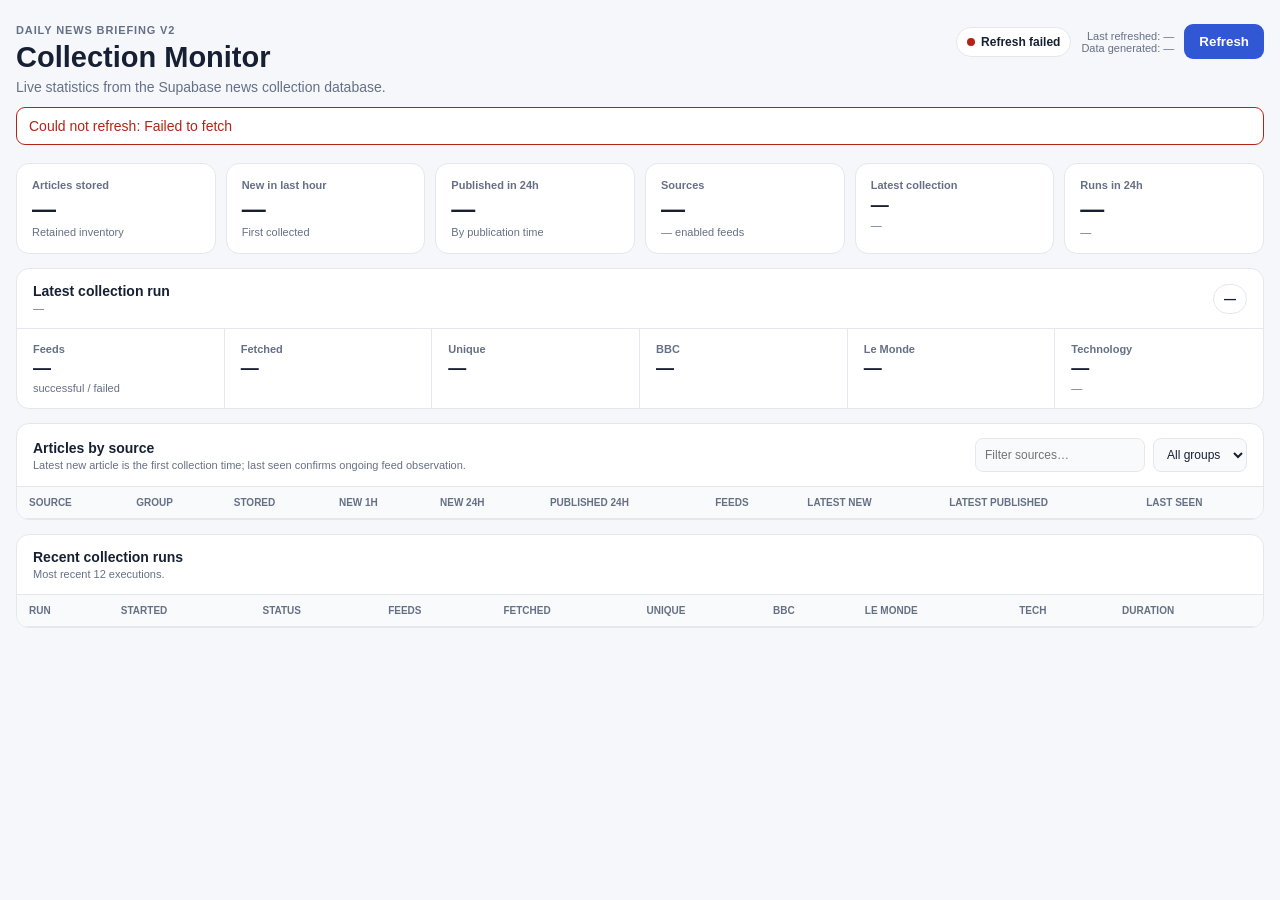
==== index.html @ f8ba6536 "Add Daily News collection dashboard" ====
<!doctype html><html lang="en"><head><meta charset="utf-8"><meta name="viewport" content="width=device-width,initial-scale=1"><meta name="color-scheme" content="light dark"><title>Daily News Collection Monitor</title><style>:root{--bg:#f5f7fb;--p:#fff;--p2:#f8fafc;--t:#172033;--m:#667085;--l:#e4e7ec;--a:#3157d5;--g:#168052;--w:#a15c00;--b:#b42318;color-scheme:light dark}@media(prefers-color-scheme:dark){:root{--bg:#0d1117;--p:#151b23;--p2:#10161e;--t:#edf2f7;--m:#98a2b3;--l:#2b3440;--a:#8ba4ff;--g:#58d49b;--w:#ffb757;--b:#ff7b72}}*{box-sizing:border-box}body{margin:0;background:var(--bg);color:var(--t);font:14px -apple-system,BlinkMacSystemFont,"Segoe UI",Roboto,Arial,sans-serif}.w{max-width:1400px;margin:auto;padding:24px 16px 50px}.top{display:flex;justify-content:space-between;gap:16px;align-items:flex-start}.ey{font-size:11px;letter-spacing:.08em;text-transform:uppercase;font-weight:750;color:var(--m)}h1{margin:5px 0;font-size:29px}.mut,.small{color:var(--m)}.actions{display:flex;gap:10px;align-items:center;flex-wrap:wrap;justify-content:flex-end}.pill{border:1px solid var(--l);background:var(--p);border-radius:999px;padding:7px 10px;font-size:12px;font-weight:700}.dot{display:inline-block;width:8px;height:8px;border-radius:50%;background:var(--m);margin-right:6px}.good{color:var(--g)}.warn{color:var(--w)}.bad{color:var(--b)}.dot.good{background:var(--g)}.dot.warn{background:var(--w)}.dot.bad{background:var(--b)}button{border:0;border-radius:9px;background:var(--a);color:#fff;font-weight:750;padding:10px 15px}.stamp{font-size:11px;color:var(--m);text-align:right}.cards{display:grid;grid-template-columns:repeat(6,1fr);gap:10px;margin-top:18px}.card,.sec{background:var(--p);border:1px solid var(--l);border-radius:13px}.card{padding:15px}.lab{font-size:11px;color:var(--m);font-weight:700}.val{font-size:24px;font-weight:780;margin-top:4px}.small{font-size:11px;margin-top:3px}.sec{margin-top:14px;overflow:hidden}.head{padding:14px 16px;border-bottom:1px solid var(--l);display:flex;justify-content:space-between;gap:10px;align-items:center}.ttl{font-weight:780}.run{display:grid;grid-template-columns:repeat(6,1fr)}.cell{padding:14px 16px;border-right:1px solid var(--l)}.cell:last-child{border-right:0}.rv{font-size:18px;font-weight:760;margin-top:3px}.tools{display:flex;gap:8px}.input,.select{border:1px solid var(--l);background:var(--p2);color:var(--t);border-radius:8px;padding:8px 9px;font:inherit;font-size:12px}.scroll{overflow:auto}table{width:100%;border-collapse:collapse;min-width:1000px}th,td{padding:10px 12px;border-bottom:1px solid var(--l);text-align:left;font-size:12px}th{font-size:10px;text-transform:uppercase;color:var(--m);background:var(--p2)}.src{font-weight:750}.badge{border:1px solid var(--l);border-radius:999px;padding:3px 6px;font-size:10px}.error{display:none;border:1px solid var(--b);color:var(--b);background:var(--p);padding:10px 12px;border-radius:9px;margin-top:12px}@media(max-width:1000px){.cards{grid-template-columns:repeat(3,1fr)}.run{grid-template-columns:repeat(3,1fr)}}@media(max-width:650px){.w{padding:18px 10px 40px}.top{display:block}.actions{margin-top:12px;justify-content:space-between}.stamp{text-align:left}.cards{grid-template-columns:repeat(2,1fr)}.run{grid-template-columns:repeat(2,1fr)}.head{align-items:flex-start;flex-direction:column}.tools{width:100%}.input{flex:1;min-width:0}}</style></head><body><div class="w"><div class="top"><div><div class="ey">Daily News Briefing v2</div><h1>Collection Monitor</h1><div class="mut">Live statistics from the Supabase news collection database.</div></div><div class="actions"><span class="pill"><span id="sd" class="dot"></span><span id="st">Loading…</span></span><div class="stamp"><div id="rt">Last refreshed: —</div><div id="dt">Data generated: —</div></div><button id="rb">Refresh</button></div></div><div id="err" class="error"></div><div class="cards"><div class="card"><div class="lab">Articles stored</div><div id="stored" class="val">—</div><div class="small">Retained inventory</div></div><div class="card"><div class="lab">New in last hour</div><div id="n1" class="val">—</div><div class="small">First collected</div></div><div class="card"><div class="lab">Published in 24h</div><div id="p24" class="val">—</div><div class="small">By publication time</div></div><div class="card"><div class="lab">Sources</div><div id="sc" class="val">—</div><div class="small"><span id="fc">—</span> enabled feeds</div></div><div class="card"><div class="lab">Latest collection</div><div id="lc" class="val" style="font-size:18px">—</div><div id="lct" class="small">—</div></div><div class="card"><div class="lab">Runs in 24h</div><div id="runs" class="val">—</div><div id="runsub" class="small">—</div></div></div><div class="sec"><div class="head"><div><div class="ttl">Latest collection run</div><div id="rw" class="small">—</div></div><span id="rs" class="pill">—</span></div><div class="run"><div class="cell"><div class="lab">Feeds</div><div id="rf" class="rv">—</div><div class="small">successful / failed</div></div><div class="cell"><div class="lab">Fetched</div><div id="rfe" class="rv">—</div></div><div class="cell"><div class="lab">Unique</div><div id="ru" class="rv">—</div></div><div class="cell"><div class="lab">BBC</div><div id="rbbc" class="rv">—</div></div><div class="cell"><div class="lab">Le Monde</div><div id="rlm" class="rv">—</div></div><div class="cell"><div class="lab">Technology</div><div id="rtech" class="rv">—</div><div id="rd" class="small">—</div></div></div></div><div class="sec"><div class="head"><div><div class="ttl">Articles by source</div><div class="small">Latest new article is the first collection time; last seen confirms ongoing feed observation.</div></div><div class="tools"><input id="q" class="input" type="search" placeholder="Filter sources…"><select id="grp" class="select"><option value="">All groups</option></select></div></div><div class="scroll"><table><thead><tr><th>Source</th><th>Group</th><th>Stored</th><th>New 1h</th><th>New 24h</th><th>Published 24h</th><th>Feeds</th><th>Latest new</th><th>Latest published</th><th>Last seen</th></tr></thead><tbody id="sr"></tbody></table></div></div><div class="sec"><div class="head"><div><div class="ttl">Recent collection runs</div><div class="small">Most recent 12 executions.</div></div></div><div class="scroll"><table><thead><tr><th>Run</th><th>Started</th><th>Status</th><th>Feeds</th><th>Fetched</th><th>Unique</th><th>BBC</th><th>Le Monde</th><th>Tech</th><th>Duration</th></tr></thead><tbody id="rr"></tbody></table></div></div></div><script>var API='https://rbwcmjtcmhnivkmoxpsj.supabase.co/functions/v1/news-stats-api',S=[],$=function(x){return document.getElementById(x)},nf=new Intl.NumberFormat('en-GB'),df=new Intl.DateTimeFormat('en-GB',{timeZone:'Europe/London',day:'2-digit',month:'short',year:'numeric',hour:'2-digit',minute:'2-digit',second:'2-digit',hour12:false,timeZoneName:'short'}),sf=new Intl.DateTimeFormat('en-GB',{timeZone:'Europe/London',day:'2-digit',month:'short',hour:'2-digit',minute:'2-digit',hour12:false});function fmt(v){return v?df.format(new Date(v)):'—'}function sh(v){return v?sf.format(new Date(v)):'—'}function ago(v){if(!v)return'—';var s=Math.max(0,(Date.now()-new Date(v))/1000);return s<60?Math.round(s)+' sec ago':s<3600?Math.round(s/60)+' min ago':s<86400?(s/3600).toFixed(s<7200?1:0)+' h ago':(s/86400).toFixed(1)+' d ago'}function dur(a,b){return a&&b?((new Date(b)-new Date(a))/1000).toFixed(1)+' sec':'—'}function fresh(v){if(!v)return['bad','No data'];var m=(Date.now()-new Date(v))/60000;return m<=75?['good',ago(v)]:m<=150?['warn',ago(v)]:['bad',ago(v)]}function esc(v){return String(v==null?'':v).replace(/[&<>"']/g,function(c){return{'&':'&amp;','<':'&lt;','>':'&gt;','"':'&quot;',"'":'&#39;'}[c]})}function rows(){var q=$('q').value.toLowerCase(),g=$('grp').value,out=[];S.filter(function(s){return(!q||s.source_name.toLowerCase().indexOf(q)>=0||String(s.source_group||'').toLowerCase().indexOf(q)>=0)&&(!g||s.source_group===g)}).forEach(function(s){var a=fresh(s.latest_collection),z=fresh(s.latest_seen);out.push('<tr><td><div class="src">'+esc(s.source_name)+'</div><div class="small">'+esc(s.source_family)+'</div></td><td><span class="badge">'+esc(s.source_group||'—')+'</span></td><td><b>'+nf.format(s.total_articles)+'</b></td><td>'+nf.format(s.new_1h)+'</td><td>'+nf.format(s.new_24h)+'</td><td>'+nf.format(s.published_24h)+'</td><td>'+s.enabled_feeds+'/'+s.configured_feeds+'</td><td><div class="'+a[0]+'"><b>'+a[1]+'</b></div><div class="small">'+sh(s.latest_collection)+'</div></td><td>'+ago(s.latest_published)+'<div class="small">'+sh(s.latest_published)+'</div></td><td><div class="'+z[0]+'"><b>'+z[1]+'</b></div><div class="small">'+sh(s.latest_seen)+'</div></td></tr>')});$('sr').innerHTML=out.join('')}function render(d){var o=d.overview||{},r=d.latest_run||{};$('stored').textContent=nf.format(o.stored_articles||0);$('n1').textContent=nf.format(o.new_articles_1h||0);$('p24').textContent=nf.format(o.published_24h||0);$('sc').textContent=nf.format(o.configured_sources||0);$('fc').textContent=nf.format(o.enabled_feeds||0);$('lc').textContent=ago(o.latest_collection);$('lct').textContent=fmt(o.latest_collection);$('runs').textContent=nf.format((o.successful_runs_24h||0)+(o.failed_runs_24h||0));$('runsub').textContent=(o.successful_runs_24h||0)+' successful · '+(o.failed_runs_24h||0)+' failed';var age=r.finished_at?(Date.now()-new Date(r.finished_at))/60000:9999,c=r.ok&&age<=90?'good':r.ok&&age<=180?'warn':'bad';$('sd').className='dot '+c;$('st').textContent=!r.ok?'Latest run failed':age<=90?'Collection healthy':age<=180?'Collection getting stale':'Collection stale';$('rw').textContent=r.started_at?'Run #'+r.id+' · '+fmt(r.started_at):'No run recorded';$('rs').innerHTML='<span class="dot '+(r.ok?'good':'bad')+'"></span>'+(r.ok?'Successful':'Failed');$('rf').textContent=(r.successful_feeds||0)+' / '+(r.failed_feeds||0);$('rfe').textContent=nf.format(r.fetched_items||0);$('ru').textContent=nf.format(r.unique_items||0);$('rbbc').textContent=nf.format(r.bbc_items||0);$('rlm').textContent=nf.format(r.lemonde_items||0);$('rtech').textContent=nf.format(r.technology_items||0);$('rd').textContent=dur(r.started_at,r.finished_at);S=d.sources||[];var gs=[];S.forEach(function(s){if(s.source_group&&gs.indexOf(s.source_group)<0)gs.push(s.source_group)});gs.sort();$('grp').innerHTML='<option value="">All groups</option>'+gs.map(function(g){return'<option>'+esc(g)+'</option>'}).join('');rows();$('rr').innerHTML=(d.recent_runs||[]).map(function(x){return'<tr><td>#'+x.id+'</td><td>'+sh(x.started_at)+'</td><td class="'+(x.ok?'good':'bad')+'"><b>'+(x.ok?'Successful':'Failed'+(x.error_count?' · '+x.error_count+' errors':''))+'</b></td><td>'+x.successful_feeds+'/'+x.failed_feeds+'</td><td>'+nf.format(x.fetched_items||0)+'</td><td>'+nf.format(x.unique_items||0)+'</td><td>'+nf.format(x.bbc_items||0)+'</td><td>'+nf.format(x.lemonde_items||0)+'</td><td>'+nf.format(x.technology_items||0)+'</td><td>'+dur(x.started_at,x.finished_at)+'</td></tr>'}).join('');$('dt').textContent='Data generated: '+fmt(d.generated_at)}async function refresh(){var b=$('rb');b.disabled=true;b.textContent='Refreshing…';$('err').style.display='none';try{var r=await fetch(API+'?t='+Date.now(),{cache:'no-store'});if(!r.ok)throw new Error('API returned '+r.status);render(await r.json());$('rt').textContent='Last refreshed: '+df.format(new Date())}catch(e){$('err').textContent='Could not refresh: '+e.message;$('err').style.display='block';$('sd').className='dot bad';$('st').textContent='Refresh failed'}finally{b.disabled=false;b.textContent='Refresh'}}$('rb').onclick=refresh;$('q').oninput=rows;$('grp').onchange=rows;refresh();</script></body></html>
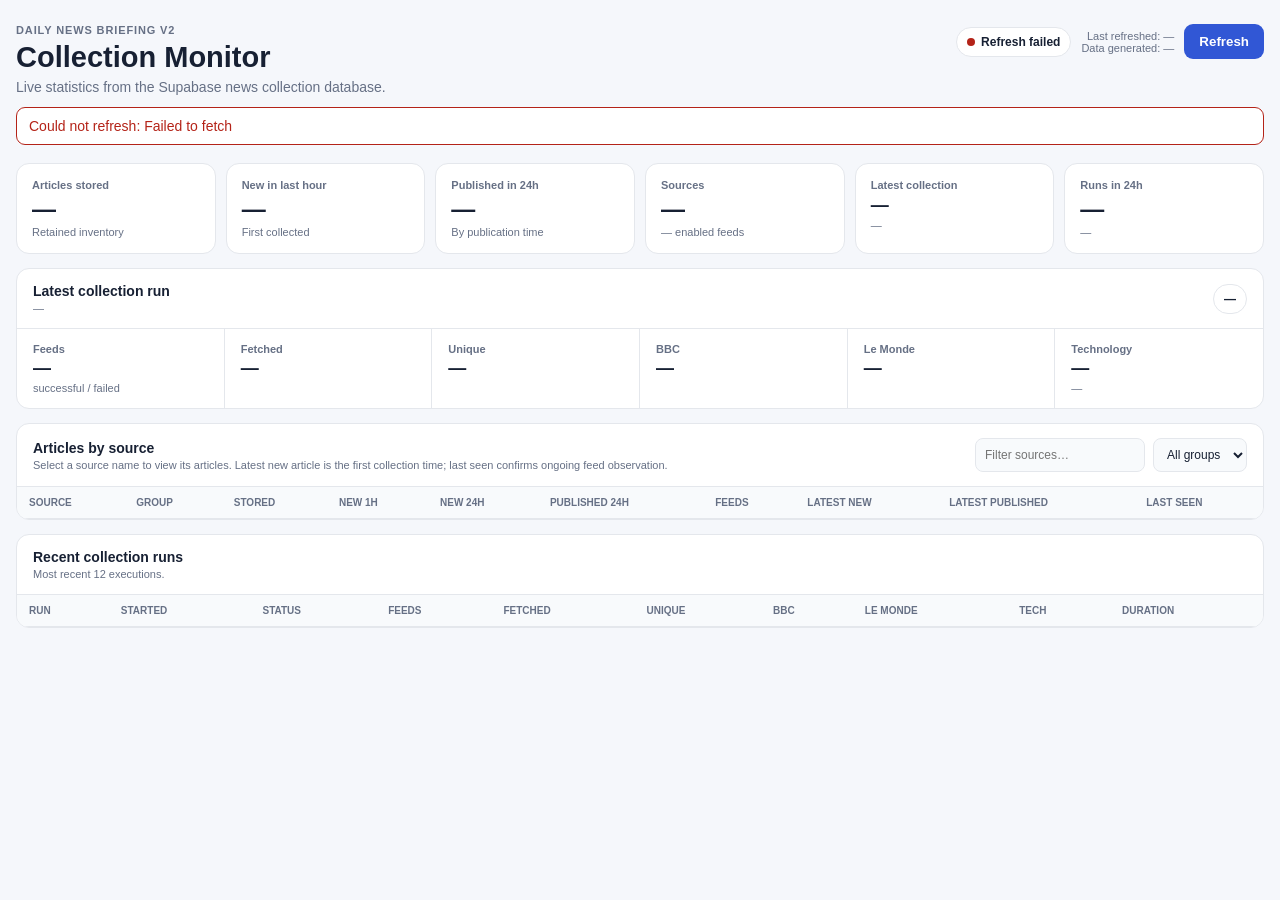
==== commit eb3b2947: "Add source article links to news dashboard" ====
--- a/index.html
+++ b/index.html
@@ -1 +1,215 @@
-<!doctype html><html lang="en"><head><meta charset="utf-8"><meta name="viewport" content="width=device-width,initial-scale=1"><meta name="color-scheme" content="light dark"><title>Daily News Collection Monitor</title><style>:root{--bg:#f5f7fb;--p:#fff;--p2:#f8fafc;--t:#172033;--m:#667085;--l:#e4e7ec;--a:#3157d5;--g:#168052;--w:#a15c00;--b:#b42318;color-scheme:light dark}@media(prefers-color-scheme:dark){:root{--bg:#0d1117;--p:#151b23;--p2:#10161e;--t:#edf2f7;--m:#98a2b3;--l:#2b3440;--a:#8ba4ff;--g:#58d49b;--w:#ffb757;--b:#ff7b72}}*{box-sizing:border-box}body{margin:0;background:var(--bg);color:var(--t);font:14px -apple-system,BlinkMacSystemFont,"Segoe UI",Roboto,Arial,sans-serif}.w{max-width:1400px;margin:auto;padding:24px 16px 50px}.top{display:flex;justify-content:space-between;gap:16px;align-items:flex-start}.ey{font-size:11px;letter-spacing:.08em;text-transform:uppercase;font-weight:750;color:var(--m)}h1{margin:5px 0;font-size:29px}.mut,.small{color:var(--m)}.actions{display:flex;gap:10px;align-items:center;flex-wrap:wrap;justify-content:flex-end}.pill{border:1px solid var(--l);background:var(--p);border-radius:999px;padding:7px 10px;font-size:12px;font-weight:700}.dot{display:inline-block;width:8px;height:8px;border-radius:50%;background:var(--m);margin-right:6px}.good{color:var(--g)}.warn{color:var(--w)}.bad{color:var(--b)}.dot.good{background:var(--g)}.dot.warn{background:var(--w)}.dot.bad{background:var(--b)}button{border:0;border-radius:9px;background:var(--a);color:#fff;font-weight:750;padding:10px 15px}.stamp{font-size:11px;color:var(--m);text-align:right}.cards{display:grid;grid-template-columns:repeat(6,1fr);gap:10px;margin-top:18px}.card,.sec{background:var(--p);border:1px solid var(--l);border-radius:13px}.card{padding:15px}.lab{font-size:11px;color:var(--m);font-weight:700}.val{font-size:24px;font-weight:780;margin-top:4px}.small{font-size:11px;margin-top:3px}.sec{margin-top:14px;overflow:hidden}.head{padding:14px 16px;border-bottom:1px solid var(--l);display:flex;justify-content:space-between;gap:10px;align-items:center}.ttl{font-weight:780}.run{display:grid;grid-template-columns:repeat(6,1fr)}.cell{padding:14px 16px;border-right:1px solid var(--l)}.cell:last-child{border-right:0}.rv{font-size:18px;font-weight:760;margin-top:3px}.tools{display:flex;gap:8px}.input,.select{border:1px solid var(--l);background:var(--p2);color:var(--t);border-radius:8px;padding:8px 9px;font:inherit;font-size:12px}.scroll{overflow:auto}table{width:100%;border-collapse:collapse;min-width:1000px}th,td{padding:10px 12px;border-bottom:1px solid var(--l);text-align:left;font-size:12px}th{font-size:10px;text-transform:uppercase;color:var(--m);background:var(--p2)}.src{font-weight:750}.badge{border:1px solid var(--l);border-radius:999px;padding:3px 6px;font-size:10px}.error{display:none;border:1px solid var(--b);color:var(--b);background:var(--p);padding:10px 12px;border-radius:9px;margin-top:12px}@media(max-width:1000px){.cards{grid-template-columns:repeat(3,1fr)}.run{grid-template-columns:repeat(3,1fr)}}@media(max-width:650px){.w{padding:18px 10px 40px}.top{display:block}.actions{margin-top:12px;justify-content:space-between}.stamp{text-align:left}.cards{grid-template-columns:repeat(2,1fr)}.run{grid-template-columns:repeat(2,1fr)}.head{align-items:flex-start;flex-direction:column}.tools{width:100%}.input{flex:1;min-width:0}}</style></head><body><div class="w"><div class="top"><div><div class="ey">Daily News Briefing v2</div><h1>Collection Monitor</h1><div class="mut">Live statistics from the Supabase news collection database.</div></div><div class="actions"><span class="pill"><span id="sd" class="dot"></span><span id="st">Loading…</span></span><div class="stamp"><div id="rt">Last refreshed: —</div><div id="dt">Data generated: —</div></div><button id="rb">Refresh</button></div></div><div id="err" class="error"></div><div class="cards"><div class="card"><div class="lab">Articles stored</div><div id="stored" class="val">—</div><div class="small">Retained inventory</div></div><div class="card"><div class="lab">New in last hour</div><div id="n1" class="val">—</div><div class="small">First collected</div></div><div class="card"><div class="lab">Published in 24h</div><div id="p24" class="val">—</div><div class="small">By publication time</div></div><div class="card"><div class="lab">Sources</div><div id="sc" class="val">—</div><div class="small"><span id="fc">—</span> enabled feeds</div></div><div class="card"><div class="lab">Latest collection</div><div id="lc" class="val" style="font-size:18px">—</div><div id="lct" class="small">—</div></div><div class="card"><div class="lab">Runs in 24h</div><div id="runs" class="val">—</div><div id="runsub" class="small">—</div></div></div><div class="sec"><div class="head"><div><div class="ttl">Latest collection run</div><div id="rw" class="small">—</div></div><span id="rs" class="pill">—</span></div><div class="run"><div class="cell"><div class="lab">Feeds</div><div id="rf" class="rv">—</div><div class="small">successful / failed</div></div><div class="cell"><div class="lab">Fetched</div><div id="rfe" class="rv">—</div></div><div class="cell"><div class="lab">Unique</div><div id="ru" class="rv">—</div></div><div class="cell"><div class="lab">BBC</div><div id="rbbc" class="rv">—</div></div><div class="cell"><div class="lab">Le Monde</div><div id="rlm" class="rv">—</div></div><div class="cell"><div class="lab">Technology</div><div id="rtech" class="rv">—</div><div id="rd" class="small">—</div></div></div></div><div class="sec"><div class="head"><div><div class="ttl">Articles by source</div><div class="small">Latest new article is the first collection time; last seen confirms ongoing feed observation.</div></div><div class="tools"><input id="q" class="input" type="search" placeholder="Filter sources…"><select id="grp" class="select"><option value="">All groups</option></select></div></div><div class="scroll"><table><thead><tr><th>Source</th><th>Group</th><th>Stored</th><th>New 1h</th><th>New 24h</th><th>Published 24h</th><th>Feeds</th><th>Latest new</th><th>Latest published</th><th>Last seen</th></tr></thead><tbody id="sr"></tbody></table></div></div><div class="sec"><div class="head"><div><div class="ttl">Recent collection runs</div><div class="small">Most recent 12 executions.</div></div></div><div class="scroll"><table><thead><tr><th>Run</th><th>Started</th><th>Status</th><th>Feeds</th><th>Fetched</th><th>Unique</th><th>BBC</th><th>Le Monde</th><th>Tech</th><th>Duration</th></tr></thead><tbody id="rr"></tbody></table></div></div></div><script>var API='https://rbwcmjtcmhnivkmoxpsj.supabase.co/functions/v1/news-stats-api',S=[],$=function(x){return document.getElementById(x)},nf=new Intl.NumberFormat('en-GB'),df=new Intl.DateTimeFormat('en-GB',{timeZone:'Europe/London',day:'2-digit',month:'short',year:'numeric',hour:'2-digit',minute:'2-digit',second:'2-digit',hour12:false,timeZoneName:'short'}),sf=new Intl.DateTimeFormat('en-GB',{timeZone:'Europe/London',day:'2-digit',month:'short',hour:'2-digit',minute:'2-digit',hour12:false});function fmt(v){return v?df.format(new Date(v)):'—'}function sh(v){return v?sf.format(new Date(v)):'—'}function ago(v){if(!v)return'—';var s=Math.max(0,(Date.now()-new Date(v))/1000);return s<60?Math.round(s)+' sec ago':s<3600?Math.round(s/60)+' min ago':s<86400?(s/3600).toFixed(s<7200?1:0)+' h ago':(s/86400).toFixed(1)+' d ago'}function dur(a,b){return a&&b?((new Date(b)-new Date(a))/1000).toFixed(1)+' sec':'—'}function fresh(v){if(!v)return['bad','No data'];var m=(Date.now()-new Date(v))/60000;return m<=75?['good',ago(v)]:m<=150?['warn',ago(v)]:['bad',ago(v)]}function esc(v){return String(v==null?'':v).replace(/[&<>"']/g,function(c){return{'&':'&amp;','<':'&lt;','>':'&gt;','"':'&quot;',"'":'&#39;'}[c]})}function rows(){var q=$('q').value.toLowerCase(),g=$('grp').value,out=[];S.filter(function(s){return(!q||s.source_name.toLowerCase().indexOf(q)>=0||String(s.source_group||'').toLowerCase().indexOf(q)>=0)&&(!g||s.source_group===g)}).forEach(function(s){var a=fresh(s.latest_collection),z=fresh(s.latest_seen);out.push('<tr><td><div class="src">'+esc(s.source_name)+'</div><div class="small">'+esc(s.source_family)+'</div></td><td><span class="badge">'+esc(s.source_group||'—')+'</span></td><td><b>'+nf.format(s.total_articles)+'</b></td><td>'+nf.format(s.new_1h)+'</td><td>'+nf.format(s.new_24h)+'</td><td>'+nf.format(s.published_24h)+'</td><td>'+s.enabled_feeds+'/'+s.configured_feeds+'</td><td><div class="'+a[0]+'"><b>'+a[1]+'</b></div><div class="small">'+sh(s.latest_collection)+'</div></td><td>'+ago(s.latest_published)+'<div class="small">'+sh(s.latest_published)+'</div></td><td><div class="'+z[0]+'"><b>'+z[1]+'</b></div><div class="small">'+sh(s.latest_seen)+'</div></td></tr>')});$('sr').innerHTML=out.join('')}function render(d){var o=d.overview||{},r=d.latest_run||{};$('stored').textContent=nf.format(o.stored_articles||0);$('n1').textContent=nf.format(o.new_articles_1h||0);$('p24').textContent=nf.format(o.published_24h||0);$('sc').textContent=nf.format(o.configured_sources||0);$('fc').textContent=nf.format(o.enabled_feeds||0);$('lc').textContent=ago(o.latest_collection);$('lct').textContent=fmt(o.latest_collection);$('runs').textContent=nf.format((o.successful_runs_24h||0)+(o.failed_runs_24h||0));$('runsub').textContent=(o.successful_runs_24h||0)+' successful · '+(o.failed_runs_24h||0)+' failed';var age=r.finished_at?(Date.now()-new Date(r.finished_at))/60000:9999,c=r.ok&&age<=90?'good':r.ok&&age<=180?'warn':'bad';$('sd').className='dot '+c;$('st').textContent=!r.ok?'Latest run failed':age<=90?'Collection healthy':age<=180?'Collection getting stale':'Collection stale';$('rw').textContent=r.started_at?'Run #'+r.id+' · '+fmt(r.started_at):'No run recorded';$('rs').innerHTML='<span class="dot '+(r.ok?'good':'bad')+'"></span>'+(r.ok?'Successful':'Failed');$('rf').textContent=(r.successful_feeds||0)+' / '+(r.failed_feeds||0);$('rfe').textContent=nf.format(r.fetched_items||0);$('ru').textContent=nf.format(r.unique_items||0);$('rbbc').textContent=nf.format(r.bbc_items||0);$('rlm').textContent=nf.format(r.lemonde_items||0);$('rtech').textContent=nf.format(r.technology_items||0);$('rd').textContent=dur(r.started_at,r.finished_at);S=d.sources||[];var gs=[];S.forEach(function(s){if(s.source_group&&gs.indexOf(s.source_group)<0)gs.push(s.source_group)});gs.sort();$('grp').innerHTML='<option value="">All groups</option>'+gs.map(function(g){return'<option>'+esc(g)+'</option>'}).join('');rows();$('rr').innerHTML=(d.recent_runs||[]).map(function(x){return'<tr><td>#'+x.id+'</td><td>'+sh(x.started_at)+'</td><td class="'+(x.ok?'good':'bad')+'"><b>'+(x.ok?'Successful':'Failed'+(x.error_count?' · '+x.error_count+' errors':''))+'</b></td><td>'+x.successful_feeds+'/'+x.failed_feeds+'</td><td>'+nf.format(x.fetched_items||0)+'</td><td>'+nf.format(x.unique_items||0)+'</td><td>'+nf.format(x.bbc_items||0)+'</td><td>'+nf.format(x.lemonde_items||0)+'</td><td>'+nf.format(x.technology_items||0)+'</td><td>'+dur(x.started_at,x.finished_at)+'</td></tr>'}).join('');$('dt').textContent='Data generated: '+fmt(d.generated_at)}async function refresh(){var b=$('rb');b.disabled=true;b.textContent='Refreshing…';$('err').style.display='none';try{var r=await fetch(API+'?t='+Date.now(),{cache:'no-store'});if(!r.ok)throw new Error('API returned '+r.status);render(await r.json());$('rt').textContent='Last refreshed: '+df.format(new Date())}catch(e){$('err').textContent='Could not refresh: '+e.message;$('err').style.display='block';$('sd').className='dot bad';$('st').textContent='Refresh failed'}finally{b.disabled=false;b.textContent='Refresh'}}$('rb').onclick=refresh;$('q').oninput=rows;$('grp').onchange=rows;refresh();</script></body></html>+<!doctype html>
+<html lang="en">
+<head>
+<meta charset="utf-8">
+<meta name="viewport" content="width=device-width,initial-scale=1">
+<meta name="color-scheme" content="light dark">
+<title>Daily News Collection Monitor</title>
+<style>
+:root{--bg:#f5f7fb;--p:#fff;--p2:#f8fafc;--t:#172033;--m:#667085;--l:#e4e7ec;--a:#3157d5;--g:#168052;--w:#a15c00;--b:#b42318;color-scheme:light dark}
+@media(prefers-color-scheme:dark){:root{--bg:#0d1117;--p:#151b23;--p2:#10161e;--t:#edf2f7;--m:#98a2b3;--l:#2b3440;--a:#8ba4ff;--g:#58d49b;--w:#ffb757;--b:#ff7b72}}
+*{box-sizing:border-box}
+body{margin:0;background:var(--bg);color:var(--t);font:14px -apple-system,BlinkMacSystemFont,"Segoe UI",Roboto,Arial,sans-serif}
+.w{max-width:1400px;margin:auto;padding:24px 16px 50px}
+.top{display:flex;justify-content:space-between;gap:16px;align-items:flex-start}
+.ey{font-size:11px;letter-spacing:.08em;text-transform:uppercase;font-weight:750;color:var(--m)}
+h1{margin:5px 0;font-size:29px}
+.mut,.small{color:var(--m)}
+.actions{display:flex;gap:10px;align-items:center;flex-wrap:wrap;justify-content:flex-end}
+.pill{border:1px solid var(--l);background:var(--p);border-radius:999px;padding:7px 10px;font-size:12px;font-weight:700}
+.dot{display:inline-block;width:8px;height:8px;border-radius:50%;background:var(--m);margin-right:6px}
+.good{color:var(--g)}.warn{color:var(--w)}.bad{color:var(--b)}
+.dot.good{background:var(--g)}.dot.warn{background:var(--w)}.dot.bad{background:var(--b)}
+button{border:0;border-radius:9px;background:var(--a);color:#fff;font-weight:750;padding:10px 15px;cursor:pointer}
+button:disabled{opacity:.65;cursor:default}
+.stamp{font-size:11px;color:var(--m);text-align:right}
+.cards{display:grid;grid-template-columns:repeat(6,1fr);gap:10px;margin-top:18px}
+.card,.sec{background:var(--p);border:1px solid var(--l);border-radius:13px}
+.card{padding:15px}
+.lab{font-size:11px;color:var(--m);font-weight:700}
+.val{font-size:24px;font-weight:780;margin-top:4px}
+.small{font-size:11px;margin-top:3px}
+.sec{margin-top:14px;overflow:hidden}
+.head{padding:14px 16px;border-bottom:1px solid var(--l);display:flex;justify-content:space-between;gap:10px;align-items:center}
+.ttl{font-weight:780}
+.run{display:grid;grid-template-columns:repeat(6,1fr)}
+.cell{padding:14px 16px;border-right:1px solid var(--l)}
+.cell:last-child{border-right:0}
+.rv{font-size:18px;font-weight:760;margin-top:3px}
+.tools{display:flex;gap:8px}
+.input,.select{border:1px solid var(--l);background:var(--p2);color:var(--t);border-radius:8px;padding:8px 9px;font:inherit;font-size:12px}
+.scroll{overflow:auto}
+table{width:100%;border-collapse:collapse;min-width:1000px}
+th,td{padding:10px 12px;border-bottom:1px solid var(--l);text-align:left;font-size:12px}
+th{font-size:10px;text-transform:uppercase;color:var(--m);background:var(--p2)}
+.src{font-weight:750;color:var(--a);text-decoration:none}
+.src:hover{text-decoration:underline}
+.badge{border:1px solid var(--l);border-radius:999px;padding:3px 6px;font-size:10px}
+.error{display:none;border:1px solid var(--b);color:var(--b);background:var(--p);padding:10px 12px;border-radius:9px;margin-top:12px}
+@media(max-width:1000px){.cards{grid-template-columns:repeat(3,1fr)}.run{grid-template-columns:repeat(3,1fr)}}
+@media(max-width:650px){.w{padding:18px 10px 40px}.top{display:block}.actions{margin-top:12px;justify-content:space-between}.stamp{text-align:left}.cards{grid-template-columns:repeat(2,1fr)}.run{grid-template-columns:repeat(2,1fr)}.head{align-items:flex-start;flex-direction:column}.tools{width:100%}.input{flex:1;min-width:0}}
+</style>
+</head>
+<body>
+<div class="w">
+  <div class="top">
+    <div>
+      <div class="ey">Daily News Briefing v2</div>
+      <h1>Collection Monitor</h1>
+      <div class="mut">Live statistics from the Supabase news collection database.</div>
+    </div>
+    <div class="actions">
+      <span class="pill"><span id="sd" class="dot"></span><span id="st">Loading…</span></span>
+      <div class="stamp"><div id="rt">Last refreshed: —</div><div id="dt">Data generated: —</div></div>
+      <button id="rb">Refresh</button>
+    </div>
+  </div>
+
+  <div id="err" class="error"></div>
+
+  <div class="cards">
+    <div class="card"><div class="lab">Articles stored</div><div id="stored" class="val">—</div><div class="small">Retained inventory</div></div>
+    <div class="card"><div class="lab">New in last hour</div><div id="n1" class="val">—</div><div class="small">First collected</div></div>
+    <div class="card"><div class="lab">Published in 24h</div><div id="p24" class="val">—</div><div class="small">By publication time</div></div>
+    <div class="card"><div class="lab">Sources</div><div id="sc" class="val">—</div><div class="small"><span id="fc">—</span> enabled feeds</div></div>
+    <div class="card"><div class="lab">Latest collection</div><div id="lc" class="val" style="font-size:18px">—</div><div id="lct" class="small">—</div></div>
+    <div class="card"><div class="lab">Runs in 24h</div><div id="runs" class="val">—</div><div id="runsub" class="small">—</div></div>
+  </div>
+
+  <div class="sec">
+    <div class="head">
+      <div><div class="ttl">Latest collection run</div><div id="rw" class="small">—</div></div>
+      <span id="rs" class="pill">—</span>
+    </div>
+    <div class="run">
+      <div class="cell"><div class="lab">Feeds</div><div id="rf" class="rv">—</div><div class="small">successful / failed</div></div>
+      <div class="cell"><div class="lab">Fetched</div><div id="rfe" class="rv">—</div></div>
+      <div class="cell"><div class="lab">Unique</div><div id="ru" class="rv">—</div></div>
+      <div class="cell"><div class="lab">BBC</div><div id="rbbc" class="rv">—</div></div>
+      <div class="cell"><div class="lab">Le Monde</div><div id="rlm" class="rv">—</div></div>
+      <div class="cell"><div class="lab">Technology</div><div id="rtech" class="rv">—</div><div id="rd" class="small">—</div></div>
+    </div>
+  </div>
+
+  <div class="sec">
+    <div class="head">
+      <div>
+        <div class="ttl">Articles by source</div>
+        <div class="small">Select a source name to view its articles. Latest new article is the first collection time; last seen confirms ongoing feed observation.</div>
+      </div>
+      <div class="tools">
+        <input id="q" class="input" type="search" placeholder="Filter sources…">
+        <select id="grp" class="select"><option value="">All groups</option></select>
+      </div>
+    </div>
+    <div class="scroll">
+      <table>
+        <thead><tr><th>Source</th><th>Group</th><th>Stored</th><th>New 1h</th><th>New 24h</th><th>Published 24h</th><th>Feeds</th><th>Latest new</th><th>Latest published</th><th>Last seen</th></tr></thead>
+        <tbody id="sr"></tbody>
+      </table>
+    </div>
+  </div>
+
+  <div class="sec">
+    <div class="head"><div><div class="ttl">Recent collection runs</div><div class="small">Most recent 12 executions.</div></div></div>
+    <div class="scroll">
+      <table>
+        <thead><tr><th>Run</th><th>Started</th><th>Status</th><th>Feeds</th><th>Fetched</th><th>Unique</th><th>BBC</th><th>Le Monde</th><th>Tech</th><th>Duration</th></tr></thead>
+        <tbody id="rr"></tbody>
+      </table>
+    </div>
+  </div>
+</div>
+
+<script>
+var API='https://rbwcmjtcmhnivkmoxpsj.supabase.co/functions/v1/news-stats-api',
+    S=[],
+    $=function(x){return document.getElementById(x)},
+    nf=new Intl.NumberFormat('en-GB'),
+    df=new Intl.DateTimeFormat('en-GB',{timeZone:'Europe/London',day:'2-digit',month:'short',year:'numeric',hour:'2-digit',minute:'2-digit',second:'2-digit',hour12:false,timeZoneName:'short'}),
+    sf=new Intl.DateTimeFormat('en-GB',{timeZone:'Europe/London',day:'2-digit',month:'short',hour:'2-digit',minute:'2-digit',hour12:false});
+
+function fmt(v){return v?df.format(new Date(v)):'—'}
+function sh(v){return v?sf.format(new Date(v)):'—'}
+function ago(v){if(!v)return'—';var s=Math.max(0,(Date.now()-new Date(v))/1000);return s<60?Math.round(s)+' sec ago':s<3600?Math.round(s/60)+' min ago':s<86400?(s/3600).toFixed(s<7200?1:0)+' h ago':(s/86400).toFixed(1)+' d ago'}
+function dur(a,b){return a&&b?((new Date(b)-new Date(a))/1000).toFixed(1)+' sec':'—'}
+function fresh(v){if(!v)return['bad','No data'];var m=(Date.now()-new Date(v))/60000;return m<=75?['good',ago(v)]:m<=150?['warn',ago(v)]:['bad',ago(v)]}
+function esc(v){return String(v==null?'':v).replace(/[&<>"']/g,function(c){return{'&':'&amp;','<':'&lt;','>':'&gt;','"':'&quot;',"'":'&#39;'}[c]})}
+
+function rows(){
+  var q=$('q').value.toLowerCase(),g=$('grp').value,out=[];
+  S.filter(function(s){
+    return(!q||s.source_name.toLowerCase().indexOf(q)>=0||String(s.source_group||'').toLowerCase().indexOf(q)>=0)&&(!g||s.source_group===g)
+  }).forEach(function(s){
+    var a=fresh(s.latest_collection),z=fresh(s.latest_seen),href='source.html?source='+encodeURIComponent(s.source_name);
+    out.push('<tr><td><a class="src" href="'+href+'">'+esc(s.source_name)+'</a><div class="small">'+esc(s.source_family)+'</div></td><td><span class="badge">'+esc(s.source_group||'—')+'</span></td><td><b>'+nf.format(s.total_articles)+'</b></td><td>'+nf.format(s.new_1h)+'</td><td>'+nf.format(s.new_24h)+'</td><td>'+nf.format(s.published_24h)+'</td><td>'+s.enabled_feeds+'/'+s.configured_feeds+'</td><td><div class="'+a[0]+'"><b>'+a[1]+'</b></div><div class="small">'+sh(s.latest_collection)+'</div></td><td>'+ago(s.latest_published)+'<div class="small">'+sh(s.latest_published)+'</div></td><td><div class="'+z[0]+'"><b>'+z[1]+'</b></div><div class="small">'+sh(s.latest_seen)+'</div></td></tr>')
+  });
+  $('sr').innerHTML=out.join('')
+}
+
+function render(d){
+  var o=d.overview||{},r=d.latest_run||{};
+  $('stored').textContent=nf.format(o.stored_articles||0);
+  $('n1').textContent=nf.format(o.new_articles_1h||0);
+  $('p24').textContent=nf.format(o.published_24h||0);
+  $('sc').textContent=nf.format(o.configured_sources||0);
+  $('fc').textContent=nf.format(o.enabled_feeds||0);
+  $('lc').textContent=ago(o.latest_collection);
+  $('lct').textContent=fmt(o.latest_collection);
+  $('runs').textContent=nf.format((o.successful_runs_24h||0)+(o.failed_runs_24h||0));
+  $('runsub').textContent=(o.successful_runs_24h||0)+' successful · '+(o.failed_runs_24h||0)+' failed';
+
+  var age=r.finished_at?(Date.now()-new Date(r.finished_at))/60000:9999,
+      c=r.ok&&age<=90?'good':r.ok&&age<=180?'warn':'bad';
+  $('sd').className='dot '+c;
+  $('st').textContent=!r.ok?'Latest run failed':age<=90?'Collection healthy':age<=180?'Collection getting stale':'Collection stale';
+  $('rw').textContent=r.started_at?'Run #'+r.id+' · '+fmt(r.started_at):'No run recorded';
+  $('rs').innerHTML='<span class="dot '+(r.ok?'good':'bad')+'"></span>'+(r.ok?'Successful':'Failed');
+  $('rf').textContent=(r.successful_feeds||0)+' / '+(r.failed_feeds||0);
+  $('rfe').textContent=nf.format(r.fetched_items||0);
+  $('ru').textContent=nf.format(r.unique_items||0);
+  $('rbbc').textContent=nf.format(r.bbc_items||0);
+  $('rlm').textContent=nf.format(r.lemonde_items||0);
+  $('rtech').textContent=nf.format(r.technology_items||0);
+  $('rd').textContent=dur(r.started_at,r.finished_at);
+
+  S=d.sources||[];
+  var gs=[];
+  S.forEach(function(s){if(s.source_group&&gs.indexOf(s.source_group)<0)gs.push(s.source_group)});
+  gs.sort();
+  $('grp').innerHTML='<option value="">All groups</option>'+gs.map(function(g){return'<option>'+esc(g)+'</option>'}).join('');
+  rows();
+
+  $('rr').innerHTML=(d.recent_runs||[]).map(function(x){
+    return'<tr><td>#'+x.id+'</td><td>'+sh(x.started_at)+'</td><td class="'+(x.ok?'good':'bad')+'"><b>'+(x.ok?'Successful':'Failed'+(x.error_count?' · '+x.error_count+' errors':''))+'</b></td><td>'+x.successful_feeds+'/'+x.failed_feeds+'</td><td>'+nf.format(x.fetched_items||0)+'</td><td>'+nf.format(x.unique_items||0)+'</td><td>'+nf.format(x.bbc_items||0)+'</td><td>'+nf.format(x.lemonde_items||0)+'</td><td>'+nf.format(x.technology_items||0)+'</td><td>'+dur(x.started_at,x.finished_at)+'</td></tr>'
+  }).join('');
+  $('dt').textContent='Data generated: '+fmt(d.generated_at)
+}
+
+async function refresh(){
+  var b=$('rb');
+  b.disabled=true;
+  b.textContent='Refreshing…';
+  $('err').style.display='none';
+  try{
+    var r=await fetch(API+'?t='+Date.now(),{cache:'no-store'});
+    if(!r.ok)throw new Error('API returned '+r.status);
+    render(await r.json());
+    $('rt').textContent='Last refreshed: '+df.format(new Date())
+  }catch(e){
+    $('err').textContent='Could not refresh: '+e.message;
+    $('err').style.display='block';
+    $('sd').className='dot bad';
+    $('st').textContent='Refresh failed'
+  }finally{
+    b.disabled=false;
+    b.textContent='Refresh'
+  }
+}
+$('rb').onclick=refresh;
+$('q').oninput=rows;
+$('grp').onchange=rows;
+refresh();
+</script>
+</body>
+</html>
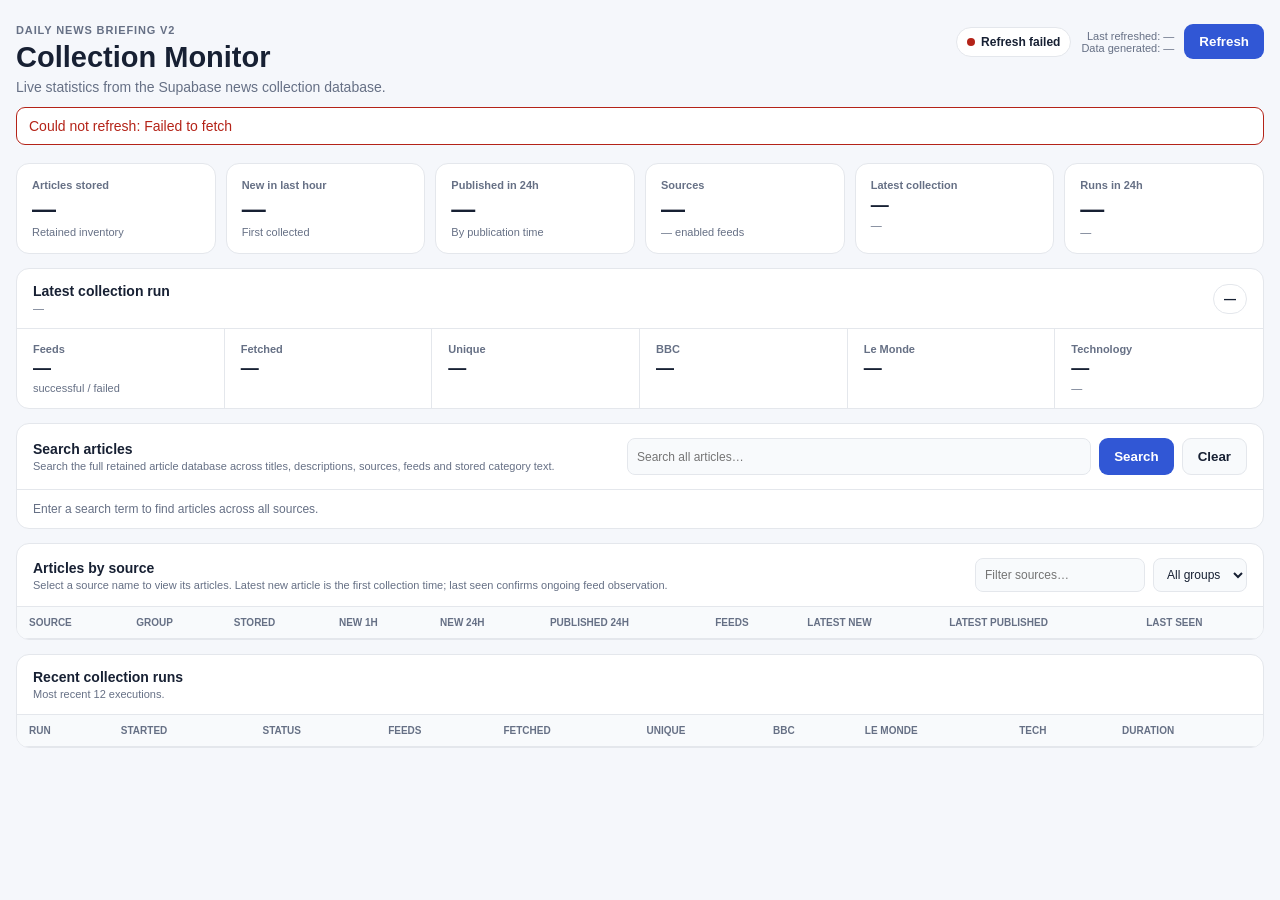
==== commit fdd4a51a: "Add article search to dashboard" ====
--- a/index.html
+++ b/index.html
@@ -21,7 +21,7 @@
 .good{color:var(--g)}.warn{color:var(--w)}.bad{color:var(--b)}
 .dot.good{background:var(--g)}.dot.warn{background:var(--w)}.dot.bad{background:var(--b)}
 button{border:0;border-radius:9px;background:var(--a);color:#fff;font-weight:750;padding:10px 15px;cursor:pointer}
-button:disabled{opacity:.65;cursor:default}
+button:disabled{opacity:.65;cursor:default}.secondary{background:var(--p2);color:var(--t);border:1px solid var(--l)}
 .stamp{font-size:11px;color:var(--m);text-align:right}
 .cards{display:grid;grid-template-columns:repeat(6,1fr);gap:10px;margin-top:18px}
 .card,.sec{background:var(--p);border:1px solid var(--l);border-radius:13px}
@@ -36,7 +36,7 @@
 .cell{padding:14px 16px;border-right:1px solid var(--l)}
 .cell:last-child{border-right:0}
 .rv{font-size:18px;font-weight:760;margin-top:3px}
-.tools{display:flex;gap:8px}
+.tools{display:flex;gap:8px}.article-search-tools{min-width:min(620px,55vw)}.article-search-tools .input{flex:1;min-width:180px}.search-info{padding:12px 16px;color:var(--m);font-size:12px}.search-pager{display:flex;justify-content:space-between;align-items:center;gap:10px;padding:12px 16px;border-top:1px solid var(--l)}.article-title{font-weight:700;color:var(--t);text-decoration:none}.article-title:hover{color:var(--a);text-decoration:underline}.snippet{color:var(--m);font-size:11px;line-height:1.35;margin-top:3px;max-width:620px}
 .input,.select{border:1px solid var(--l);background:var(--p2);color:var(--t);border-radius:8px;padding:8px 9px;font:inherit;font-size:12px}
 .scroll{overflow:auto}
 table{width:100%;border-collapse:collapse;min-width:1000px}
@@ -47,7 +47,7 @@
 .badge{border:1px solid var(--l);border-radius:999px;padding:3px 6px;font-size:10px}
 .error{display:none;border:1px solid var(--b);color:var(--b);background:var(--p);padding:10px 12px;border-radius:9px;margin-top:12px}
 @media(max-width:1000px){.cards{grid-template-columns:repeat(3,1fr)}.run{grid-template-columns:repeat(3,1fr)}}
-@media(max-width:650px){.w{padding:18px 10px 40px}.top{display:block}.actions{margin-top:12px;justify-content:space-between}.stamp{text-align:left}.cards{grid-template-columns:repeat(2,1fr)}.run{grid-template-columns:repeat(2,1fr)}.head{align-items:flex-start;flex-direction:column}.tools{width:100%}.input{flex:1;min-width:0}}
+@media(max-width:650px){.w{padding:18px 10px 40px}.top{display:block}.actions{margin-top:12px;justify-content:space-between}.stamp{text-align:left}.cards{grid-template-columns:repeat(2,1fr)}.run{grid-template-columns:repeat(2,1fr)}.head{align-items:flex-start;flex-direction:column}.tools{width:100%}.article-search-tools{min-width:0;flex-wrap:wrap}.article-search-tools .input{flex-basis:100%}.article-search-tools button{flex:1}.input{flex:1;min-width:0}.search-pager{align-items:stretch}.search-pager button{flex:1}}
 </style>
 </head>
 <body>
@@ -94,6 +94,32 @@
   <div class="sec">
     <div class="head">
       <div>
+        <div class="ttl">Search articles</div>
+        <div class="small">Search the full retained article database across titles, descriptions, sources, feeds and stored category text.</div>
+      </div>
+      <form id="asf" class="tools article-search-tools">
+        <input id="asq" class="input" type="search" placeholder="Search all articles…" autocomplete="off">
+        <button id="asb" type="submit">Search</button>
+        <button id="asc" type="button" class="secondary">Clear</button>
+      </form>
+    </div>
+    <div id="asinfo" class="search-info">Enter a search term to find articles across all sources.</div>
+    <div id="aswrap" class="scroll" style="display:none">
+      <table>
+        <thead><tr><th>Source</th><th>Article</th><th>Collected</th><th>Published</th><th>Feed</th></tr></thead>
+        <tbody id="asr"></tbody>
+      </table>
+    </div>
+    <div id="aspager" class="search-pager" style="display:none">
+      <button id="asprev" class="secondary" type="button">← Newer results</button>
+      <span id="asptext" class="small">—</span>
+      <button id="asnext" class="secondary" type="button">Older results →</button>
+    </div>
+  </div>
+
+  <div class="sec">
+    <div class="head">
+      <div>
         <div class="ttl">Articles by source</div>
         <div class="small">Select a source name to view its articles. Latest new article is the first collection time; last seen confirms ongoing feed observation.</div>
       </div>
@@ -127,7 +153,8 @@
     $=function(x){return document.getElementById(x)},
     nf=new Intl.NumberFormat('en-GB'),
     df=new Intl.DateTimeFormat('en-GB',{timeZone:'Europe/London',day:'2-digit',month:'short',year:'numeric',hour:'2-digit',minute:'2-digit',second:'2-digit',hour12:false,timeZoneName:'short'}),
-    sf=new Intl.DateTimeFormat('en-GB',{timeZone:'Europe/London',day:'2-digit',month:'short',hour:'2-digit',minute:'2-digit',hour12:false});
+    sf=new Intl.DateTimeFormat('en-GB',{timeZone:'Europe/London',day:'2-digit',month:'short',hour:'2-digit',minute:'2-digit',hour12:false}),
+    articleSearchPage=1,articleSearchTerm='',articleSearchLimit=50;
 
 function fmt(v){return v?df.format(new Date(v)):'—'}
 function sh(v){return v?sf.format(new Date(v)):'—'}
@@ -135,6 +162,41 @@
 function dur(a,b){return a&&b?((new Date(b)-new Date(a))/1000).toFixed(1)+' sec':'—'}
 function fresh(v){if(!v)return['bad','No data'];var m=(Date.now()-new Date(v))/60000;return m<=75?['good',ago(v)]:m<=150?['warn',ago(v)]:['bad',ago(v)]}
 function esc(v){return String(v==null?'':v).replace(/[&<>"']/g,function(c){return{'&':'&amp;','<':'&lt;','>':'&gt;','"':'&quot;',"'":'&#39;'}[c]})}
+function safeUrl(v){try{var u=new URL(v);return(u.protocol==='http:'||u.protocol==='https:')?u.href:''}catch(e){return''}}
+
+function articleSearchRow(a){
+  var url=safeUrl(a.canonical_url),srcHref='source.html?source='+encodeURIComponent(a.source_name||''),title=esc(a.title||'(Untitled article)'),titleHtml=url?'<a class="article-title" href="'+esc(url)+'" target="_blank" rel="noopener noreferrer">'+title+'</a>':'<span class="article-title">'+title+'</span>',desc=a.description?'<div class="snippet">'+esc(a.description.length>180?a.description.slice(0,180)+'…':a.description)+'</div>':'';
+  return '<tr><td><a class="src" href="'+srcHref+'">'+esc(a.source_name||'—')+'</a><div class="small">'+esc(a.source_group||'')+'</div></td><td>'+titleHtml+desc+'</td><td>'+sh(a.first_seen_at)+'</td><td>'+sh(a.published_at)+'</td><td>'+esc((a.feed_names&&a.feed_names.length?a.feed_names.join(', '):a.feed_name)||'—')+'</td></tr>'
+}
+
+function renderArticleSearch(d){
+  var articles=d.articles||[],pages=d.total_pages||0;
+  $('aswrap').style.display='block';
+  $('aspager').style.display='flex';
+  $('asr').innerHTML=articles.map(articleSearchRow).join('');
+  $('asinfo').textContent=nf.format(d.total||0)+' result'+(d.total===1?'':'s')+' for “'+articleSearchTerm+'” · newest first';
+  $('asptext').textContent=pages?'Page '+nf.format(d.page)+' of '+nf.format(pages):'No results';
+  $('asprev').disabled=d.page<=1;
+  $('asnext').disabled=!pages||d.page>=pages
+}
+
+function clearArticleSearch(){
+  articleSearchTerm='';articleSearchPage=1;$('asq').value='';$('asr').innerHTML='';$('aswrap').style.display='none';$('aspager').style.display='none';$('asinfo').textContent='Enter a search term to find articles across all sources.'
+}
+
+async function runArticleSearch(page){
+  var term=$('asq').value.trim();
+  if(!term){clearArticleSearch();return}
+  articleSearchTerm=term;articleSearchPage=Math.max(1,page||1);
+  var b=$('asb');b.disabled=true;b.textContent='Searching…';
+  try{
+    var u=API+'?search='+encodeURIComponent(articleSearchTerm)+'&page='+articleSearchPage+'&limit='+articleSearchLimit+'&t='+Date.now(),r=await fetch(u,{cache:'no-store'});
+    if(!r.ok)throw new Error('API returned '+r.status);
+    renderArticleSearch(await r.json())
+  }catch(e){
+    $('asinfo').textContent='Search failed: '+e.message;$('aswrap').style.display='none';$('aspager').style.display='none'
+  }finally{b.disabled=false;b.textContent='Search'}
+}
 
 function rows(){
   var q=$('q').value.toLowerCase(),g=$('grp').value,out=[];
@@ -207,9 +269,13 @@
   }
 }
 $('rb').onclick=refresh;
+$('asf').onsubmit=function(e){e.preventDefault();runArticleSearch(1)};
+$('asc').onclick=clearArticleSearch;
+$('asprev').onclick=function(){if(articleSearchPage>1)runArticleSearch(articleSearchPage-1)};
+$('asnext').onclick=function(){runArticleSearch(articleSearchPage+1)};
 $('q').oninput=rows;
 $('grp').onchange=rows;
 refresh();
 </script>
 </body>
-</html>+</html>
